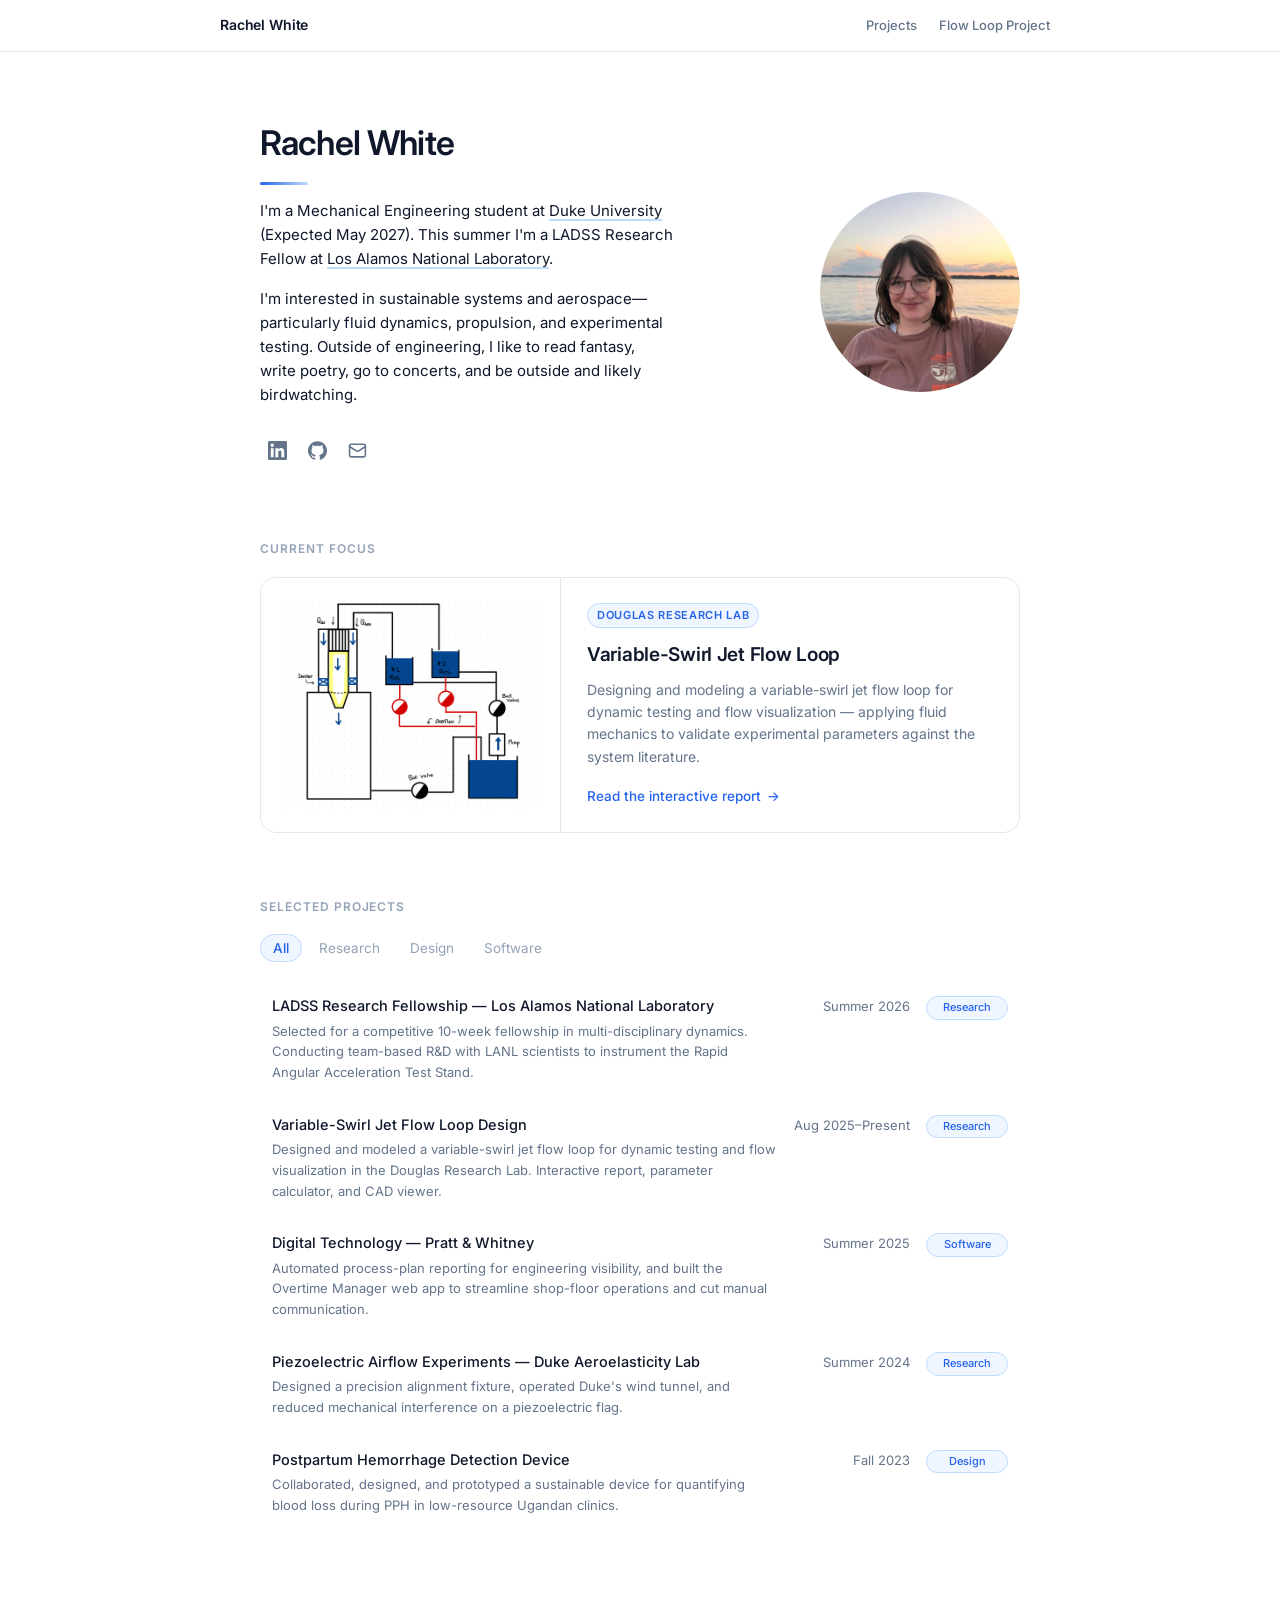
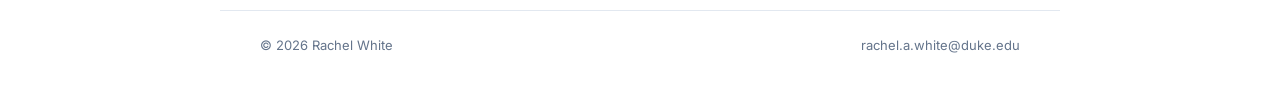
==== index.html @ 95a742b6 "Drop custom favicon and mark, plain larger headshot, fix charts Per feedback: no custom favicon (bro" ====
<!doctype html>
<html lang="en">
<head>
  <meta charset="utf-8">
  <meta name="viewport" content="width=device-width, initial-scale=1">
  <title>Rachel White</title>
  <meta name="description" content="Mechanical Engineering student at Duke University. Interested in aerospace, sustainable systems, and making technical work more human-centered.">
  <link rel="canonical" href="https://rachelawhite.com/">

  <!-- Social preview -->
  <meta property="og:type" content="website">
  <meta property="og:url" content="https://rachelawhite.com/">
  <meta property="og:title" content="Rachel White">
  <meta property="og:description" content="Mechanical Engineering at Duke University. Fluid dynamics, propulsion, and experimental testing.">
  <meta property="og:image" content="https://rachelawhite.com/assets/og-image.png">
  <meta property="og:image:width" content="1200">
  <meta property="og:image:height" content="630">
  <meta name="twitter:card" content="summary_large_image">
  <meta name="twitter:title" content="Rachel White">
  <meta name="twitter:description" content="Mechanical Engineering at Duke University. Fluid dynamics, propulsion, and experimental testing.">
  <meta name="twitter:image" content="https://rachelawhite.com/assets/og-image.png">


  <link rel="preconnect" href="https://fonts.googleapis.com">
  <link rel="preconnect" href="https://fonts.gstatic.com" crossorigin>
  <link href="https://fonts.googleapis.com/css2?family=Inter:wght@400;500;600;700&display=swap" rel="stylesheet">
  <link rel="stylesheet" href="assets/site.css">

  <style>
    .skip-link {
      position: absolute; left: -9999px; top: 0;
      background: var(--accent); color: #fff;
      padding: 10px 16px; border-radius: 0 0 var(--radius-sm) 0;
      font-size: 14px; font-weight: 500; text-decoration: none; z-index: 100;
    }
    .skip-link:focus { left: 0; }

    .container {
      max-width: var(--measure);
      margin: 0 auto;
      padding: 64px clamp(16px, 5vw, 40px) 0;
    }

    @keyframes fadeInUp {
      from { opacity: 0; transform: translateY(14px); }
      to   { opacity: 1; transform: translateY(0); }
    }
    @keyframes expandLine {
      from { transform: scaleX(0); }
      to   { transform: scaleX(1); }
    }

    /* ── Hero ────────────────────────────────────────────── */
    .hero {
      display: flex;
      align-items: center;
      gap: 48px;
      margin-bottom: 72px;
      animation: fadeInUp 0.6s ease-out;
    }

    .hero-text { flex: 1; min-width: 0; }

    .hero h1 {
      font-size: clamp(28px, 5vw, 34px);
      font-weight: 600;
      letter-spacing: -0.025em;
      margin-bottom: 14px;
    }

    .hero h1::after {
      content: '';
      display: block;
      width: 48px;
      height: 3px;
      margin-top: 12px;
      border-radius: 2px;
      background: linear-gradient(90deg, var(--accent) 0%, var(--accent-border) 100%);
      transform: scaleX(0);
      transform-origin: left;
      animation: expandLine 0.7s ease-out 0.3s forwards;
    }

    .hero p {
      margin-bottom: 16px;
      max-width: 46ch;
      color: var(--text);
    }
    .hero p:last-of-type { margin-bottom: 26px; }

    .hero p a {
      color: var(--text);
      text-decoration: underline;
      text-decoration-color: var(--accent-border);
      text-decoration-thickness: 1.5px;
      text-underline-offset: 3px;
      transition: color 0.15s, text-decoration-color 0.15s;
    }
    .hero p a:hover { color: var(--accent); text-decoration-color: var(--accent); }

    /* ── Headshot ────────────────────────────────────────── */
    .headshot {
      display: block;
      width: 200px;
      height: 200px;
      flex-shrink: 0;
      border-radius: 50%;
      object-fit: cover;
      background: var(--surface-hover);
    }

    /* ── Social ──────────────────────────────────────────── */
    .social-links { display: flex; gap: 6px; flex-wrap: wrap; }

    .social-links a {
      color: var(--text-muted);
      text-decoration: none;
      display: flex;
      align-items: center;
      justify-content: center;
      width: 34px;
      height: 34px;
      border-radius: var(--radius-sm);
      transition: color 0.15s, background 0.15s, transform 0.15s;
    }
    .social-links a:hover {
      color: var(--accent);
      background: var(--accent-soft);
      transform: translateY(-1px);
    }
    .social-links svg { width: 19px; height: 19px; }

    /* ── Sections ────────────────────────────────────────── */
    section { margin-bottom: 64px; }

    .section-title {
      font-size: 12px;
      font-weight: 600;
      letter-spacing: 0.08em;
      text-transform: uppercase;
      color: var(--text-faint);
      margin-bottom: 18px;
    }

    /* ── Featured card ───────────────────────────────────── */
    .featured-card {
      display: grid;
      grid-template-columns: 300px 1fr;
      gap: 0;
      text-decoration: none;
      color: inherit;
      border: 1px solid var(--border);
      border-radius: var(--radius-lg);
      overflow: hidden;
      background: var(--surface);
      transition: border-color 0.2s, box-shadow 0.25s, transform 0.25s;
    }

    .featured-card:hover {
      border-color: var(--accent-border);
      box-shadow: var(--shadow);
      transform: translateY(-2px);
    }

    .featured-media {
      background: #fff;
      border-right: 1px solid var(--border);
      display: flex;
      align-items: center;
      justify-content: center;
      padding: 18px;
      min-height: 218px;
    }

    .featured-media img {
      width: 100%;
      height: 100%;
      max-height: 218px;
      object-fit: contain;
    }

    .featured-body { padding: 24px 26px; }

    .eyebrow {
      display: inline-block;
      font-size: 11px;
      font-weight: 600;
      letter-spacing: 0.06em;
      text-transform: uppercase;
      color: var(--accent);
      background: var(--accent-soft);
      border: 1px solid var(--accent-border);
      padding: 3px 9px;
      border-radius: 100px;
      margin-bottom: 12px;
    }

    .featured-body h3 {
      font-size: 19px;
      font-weight: 600;
      letter-spacing: -0.015em;
      margin-bottom: 8px;
    }

    .featured-body p {
      font-size: 14px;
      color: var(--text-muted);
      margin-bottom: 16px;
    }

    .featured-cta {
      font-size: 13.5px;
      font-weight: 500;
      color: var(--accent);
      display: inline-flex;
      align-items: center;
      gap: 6px;
    }

    .featured-card:hover .featured-cta .arrow { transform: translateX(3px); }
    .featured-cta .arrow { transition: transform 0.2s; }

    @media (max-width: 640px) {
      .featured-card { grid-template-columns: 1fr; }
      .featured-media { border-right: none; border-bottom: 1px solid var(--border); }
    }

    /* ── Filters ─────────────────────────────────────────── */
    .filters { display: flex; gap: 4px; flex-wrap: wrap; margin-bottom: 18px; }

    .filter-btn {
      background: none;
      border: 1px solid transparent;
      cursor: pointer;
      font-family: inherit;
      font-size: 13.5px;
      padding: 5px 12px;
      border-radius: 100px;
      color: var(--text-faint);
      transition: color 0.15s, background 0.15s, border-color 0.15s;
    }
    .filter-btn:hover { color: var(--text); background: var(--surface-hover); }

    .filter-btn[aria-pressed="true"] {
      color: var(--accent);
      background: var(--accent-soft);
      border-color: var(--accent-border);
      font-weight: 500;
    }

    /* ── Project list ────────────────────────────────────── */
    .project-list { display: flex; flex-direction: column; gap: 2px; }

    .project-item {
      display: grid;
      grid-template-columns: 1fr 118px 82px;
      align-items: baseline;
      gap: 16px;
      padding: 14px 12px;
      border-radius: var(--radius);
      text-decoration: none;
      color: var(--text);
      transition: background 0.15s, transform 0.15s;
      opacity: 0;
      animation: fadeInUp 0.5s ease-out forwards;
    }

    a.project-item:hover { background: var(--accent-soft); transform: translateX(2px); }
    a.project-item:hover .project-title { color: var(--accent); }
    a.project-item:hover .project-arrow { opacity: 1; transform: translateX(0); }

    /* Rows with no destination must not pretend to be links. */
    .project-item.is-static { cursor: default; }

    .project-item:nth-child(1) { animation-delay: 0.06s; }
    .project-item:nth-child(2) { animation-delay: 0.12s; }
    .project-item:nth-child(3) { animation-delay: 0.18s; }
    .project-item:nth-child(4) { animation-delay: 0.24s; }
    .project-item:nth-child(5) { animation-delay: 0.30s; }
    .project-item:nth-child(6) { animation-delay: 0.36s; }

    /* Once filtering starts, entrance animation must not replay. */
    .project-list.no-anim .project-item {
      animation: none !important;
      opacity: 1;
    }

    .project-left { min-width: 0; }

    .project-title {
      font-size: 14.5px;
      font-weight: 500;
      margin-bottom: 3px;
      transition: color 0.15s;
      display: flex;
      align-items: center;
      gap: 6px;
    }

    .project-arrow {
      opacity: 0;
      transform: translateX(-3px);
      transition: opacity 0.15s, transform 0.15s;
      flex-shrink: 0;
      color: var(--accent);
    }

    .project-desc { font-size: 13px; color: var(--text-muted); }

    .project-desc a {
      color: var(--text-muted);
      text-decoration: underline;
      text-underline-offset: 2px;
    }
    .project-desc a:hover { color: var(--accent); }

    .project-date {
      font-size: 13px;
      color: var(--text-muted);
      text-align: right;
      white-space: nowrap;
    }

    .project-tag {
      font-size: 11px;
      font-weight: 500;
      color: var(--accent);
      background: var(--accent-soft);
      border: 1px solid var(--accent-border);
      padding: 2px 0;
      border-radius: 100px;
      text-align: center;
      white-space: nowrap;
      justify-self: end;
      width: 100%;
    }

    .project-item.hidden { display: none; }

    .empty-state {
      display: none;
      font-size: 14px;
      color: var(--text-muted);
      padding: 20px 12px;
    }
    .empty-state.visible { display: block; }

    @media (max-width: 640px) {
      .hero { flex-direction: column; align-items: flex-start; gap: 26px; margin-bottom: 56px; }
      .headshot { order: -1; width: 148px; height: 148px; }
      .hero p { max-width: none; }

      .project-item {
        grid-template-columns: 1fr;
        gap: 6px;
      }
      .project-date { text-align: left; }
      .project-tag { justify-self: start; width: auto; padding: 2px 10px; }
    }
  </style>
</head>
<body>

<a class="skip-link" href="#main">Skip to content</a>

<header class="site-nav">
  <div class="site-nav-inner">
    <a class="site-nav-brand" href="/">
      Rachel White
    </a>
    <nav class="site-nav-links" aria-label="Primary">
      <a href="#projects">Projects</a>
      <a href="port.html">Flow Loop Project</a>
    </nav>
  </div>
</header>

<main class="container" id="main">

  <!-- ── Hero ── -->
  <div class="hero">
    <div class="hero-text">
      <h1>Rachel White</h1>
      <p>
        I'm a Mechanical Engineering student at <a href="https://pratt.duke.edu/" target="_blank" rel="noopener">Duke University</a> (Expected May 2027). This summer I'm a LADSS Research Fellow at <a href="https://www.lanl.gov" target="_blank" rel="noopener">Los Alamos National Laboratory</a>.
      </p>
      <p>
        I'm interested in sustainable systems and aerospace&mdash;particularly fluid dynamics, propulsion, and experimental testing. Outside of engineering, I like to read fantasy, write poetry, go to concerts, and be outside and likely birdwatching.
      </p>
      <div class="social-links">
        <a href="https://www.linkedin.com/in/rachelwhite10/" target="_blank" rel="noopener" aria-label="LinkedIn">
          <svg viewBox="0 0 24 24" fill="currentColor" aria-hidden="true">
            <path d="M20.447 20.452h-3.554v-5.569c0-1.328-.027-3.037-1.852-3.037-1.853 0-2.136 1.445-2.136 2.939v5.667H9.351V9h3.414v1.561h.046c.477-.9 1.637-1.85 3.37-1.85 3.601 0 4.267 2.37 4.267 5.455v6.286zM5.337 7.433a2.062 2.062 0 01-2.063-2.065 2.064 2.064 0 112.063 2.065zm1.782 13.019H3.555V9h3.564v11.452zM22.225 0H1.771C.792 0 0 .774 0 1.729v20.542C0 23.227.792 24 1.771 24h20.451C23.2 24 24 23.227 24 22.271V1.729C24 .774 23.2 0 22.222 0h.003z"/>
          </svg>
        </a>
        <a href="https://github.com/rachelawhite53" target="_blank" rel="noopener" aria-label="GitHub">
          <svg viewBox="0 0 24 24" fill="currentColor" aria-hidden="true">
            <path d="M12 .297c-6.63 0-12 5.373-12 12 0 5.303 3.438 9.8 8.205 11.385.6.113.82-.258.82-.577 0-.285-.01-1.04-.015-2.04-3.338.724-4.042-1.61-4.042-1.61C4.422 18.07 3.633 17.7 3.633 17.7c-1.087-.744.084-.729.084-.729 1.205.084 1.838 1.236 1.838 1.236 1.07 1.835 2.809 1.305 3.495.998.108-.776.417-1.305.76-1.605-2.665-.3-5.466-1.332-5.466-5.93 0-1.31.465-2.38 1.235-3.22-.135-.303-.54-1.523.105-3.176 0 0 1.005-.322 3.3 1.23.96-.267 1.98-.399 3-.405 1.02.006 2.04.138 3 .405 2.28-1.552 3.285-1.23 3.285-1.23.645 1.653.24 2.873.12 3.176.765.84 1.23 1.91 1.23 3.22 0 4.61-2.805 5.625-5.475 5.92.42.36.81 1.096.81 2.22 0 1.606-.015 2.896-.015 3.286 0 .315.21.69.825.57C20.565 22.092 24 17.592 24 12.297c0-6.627-5.373-12-12-12"/>
          </svg>
        </a>
        <a href="mailto:rachel.a.white@duke.edu" aria-label="Email">
          <svg viewBox="0 0 24 24" fill="none" stroke="currentColor" stroke-width="2" stroke-linecap="round" stroke-linejoin="round" aria-hidden="true">
            <rect x="2" y="4" width="20" height="16" rx="2"/>
            <path d="m22 7-8.97 5.7a1.94 1.94 0 0 1-2.06 0L2 7"/>
          </svg>
        </a>
      </div>
    </div>

    <img src="pfp.jpg" alt="Rachel White" class="headshot" width="200" height="200">
  </div>

  <!-- ── Featured ── -->
  <section aria-labelledby="current-title">
    <h2 class="section-title" id="current-title">Current Focus</h2>
    <a class="featured-card" href="port.html">
      <div class="featured-media">
        <img src="assets/drawing1.jpeg" alt="Hand-drawn schematic of the variable-swirl jet flow loop, showing the swirler, twin return reservoirs, overflow valves, ball valves, and recirculation pump.">
      </div>
      <div class="featured-body">
        <span class="eyebrow">Douglas Research Lab</span>
        <h3>Variable-Swirl Jet Flow Loop</h3>
        <p>Designing and modeling a variable-swirl jet flow loop for dynamic testing and flow visualization &mdash; applying fluid mechanics to validate experimental parameters against the system literature.</p>
        <span class="featured-cta">Read the interactive report <span class="arrow" aria-hidden="true">&rarr;</span></span>
      </div>
    </a>
  </section>

  <!-- ── Projects ── -->
  <section id="projects" aria-labelledby="projects-title">
    <h2 class="section-title" id="projects-title">Selected Projects</h2>

    <div class="filters" role="group" aria-label="Filter projects by category">
      <button class="filter-btn" data-filter="all" aria-pressed="true">All</button>
      <button class="filter-btn" data-filter="research" aria-pressed="false">Research</button>
      <button class="filter-btn" data-filter="design" aria-pressed="false">Design</button>
      <button class="filter-btn" data-filter="software" aria-pressed="false">Software</button>
    </div>

    <div class="project-list" id="project-list">

      <a class="project-item" data-category="research" href="https://www.lanl.gov/engage/collaboration/internships/summer-schools/ladss" target="_blank" rel="noopener">
        <div class="project-left">
          <div class="project-title">LADSS Research Fellowship &mdash; Los Alamos National Laboratory <span class="project-arrow" aria-hidden="true">&#8599;</span></div>
          <div class="project-desc">Selected for a competitive 10-week fellowship in multi-disciplinary dynamics. Conducting team-based R&amp;D with LANL scientists to instrument the Rapid Angular Acceleration Test Stand.</div>
        </div>
        <div class="project-date">Summer 2026</div>
        <span class="project-tag">Research</span>
      </a>

      <a class="project-item" data-category="research" href="port.html">
        <div class="project-left">
          <div class="project-title">Variable-Swirl Jet Flow Loop Design <span class="project-arrow" aria-hidden="true">&rarr;</span></div>
          <div class="project-desc">Designed and modeled a variable-swirl jet flow loop for dynamic testing and flow visualization in the Douglas Research Lab. Interactive report, parameter calculator, and CAD viewer.</div>
        </div>
        <div class="project-date">Aug 2025&ndash;Present</div>
        <span class="project-tag">Research</span>
      </a>

      <div class="project-item is-static" data-category="software">
        <div class="project-left">
          <div class="project-title">Digital Technology &mdash; Pratt &amp; Whitney</div>
          <div class="project-desc">Automated process-plan reporting for engineering visibility, and built the Overtime Manager web app to streamline shop-floor operations and cut manual communication.</div>
        </div>
        <div class="project-date">Summer 2025</div>
        <span class="project-tag">Software</span>
      </div>

      <a class="project-item" data-category="research" href="https://aeroelasticity.pratt.duke.edu" target="_blank" rel="noopener">
        <div class="project-left">
          <div class="project-title">Piezoelectric Airflow Experiments &mdash; Duke Aeroelasticity Lab <span class="project-arrow" aria-hidden="true">&#8599;</span></div>
          <div class="project-desc">Designed a precision alignment fixture, operated Duke's wind tunnel, and reduced mechanical interference on a piezoelectric flag.</div>
        </div>
        <div class="project-date">Summer 2024</div>
        <span class="project-tag">Research</span>
      </a>

      <a class="project-item" data-category="design" href="pph-poster.pdf" target="_blank" rel="noopener">
        <div class="project-left">
          <div class="project-title">Postpartum Hemorrhage Detection Device <span class="project-arrow" aria-hidden="true">&#8599;</span></div>
          <div class="project-desc">Collaborated, designed, and prototyped a sustainable device for quantifying blood loss during PPH in low-resource Ugandan clinics.</div>
        </div>
        <div class="project-date">Fall 2023</div>
        <span class="project-tag">Design</span>
      </a>

    </div>

    <p class="empty-state" id="empty-state">No projects in this category yet.</p>
  </section>

</main>

<footer class="site-footer">
  <span>&copy; <span id="year"></span> Rachel White</span>
  <a href="mailto:rachel.a.white@duke.edu">rachel.a.white@duke.edu</a>
</footer>

<script>
  document.getElementById('year').textContent = new Date().getFullYear();

  const btns  = document.querySelectorAll('.filter-btn');
  const list  = document.getElementById('project-list');
  const items = list.querySelectorAll('.project-item');
  const empty = document.getElementById('empty-state');

  btns.forEach(btn => {
    btn.addEventListener('click', () => {
      // Stop the entrance animation replaying on every filter change.
      list.classList.add('no-anim');

      btns.forEach(b => b.setAttribute('aria-pressed', String(b === btn)));

      const filter = btn.dataset.filter;
      let shown = 0;

      items.forEach(item => {
        const match = filter === 'all' || item.dataset.category === filter;
        item.classList.toggle('hidden', !match);
        if (match) shown++;
      });

      empty.classList.toggle('visible', shown === 0);
    });
  });
</script>
</body>
</html>
---- assets/site.css ----
/* ============================================================
   Shared design tokens + chrome for rachelawhite.com
   Loaded by index.html, port.html, calcs.html, swirler.html
   ============================================================ */

/* ── Tokens ─────────────────────────────────────────────── */
:root {
  --bg:            #ffffff;
  --bg-subtle:     #f8fafc;
  --surface:       #ffffff;
  --surface-hover: #f1f5f9;

  --text:          #0f172a;
  --text-muted:    #64748b;
  --text-faint:    #94a3b8;

  --border:        #e2e8f0;
  --border-strong: #cbd5e1;

  --accent:        #2563eb;
  --accent-hover:  #1d4ed8;
  --accent-soft:   #eff6ff;
  --accent-border: #bfdbfe;

  /* Chart / data series — distinguishable in both themes and
     for the most common forms of color vision deficiency. */
  --series-1:      #2563eb;  /* blue   — swirl number S */
  --series-2:      #ea580c;  /* orange — Reynolds number */

  --radius-sm: 6px;
  --radius:    10px;
  --radius-lg: 16px;

  --shadow-sm: 0 1px 2px rgb(15 23 42 / 0.06);
  --shadow:    0 4px 12px -2px rgb(15 23 42 / 0.08), 0 2px 6px -2px rgb(15 23 42 / 0.04);
  --shadow-lg: 0 20px 40px -12px rgb(15 23 42 / 0.16);

  --font: 'Inter', -apple-system, BlinkMacSystemFont, 'Segoe UI', sans-serif;
  --mono: ui-monospace, SFMono-Regular, 'SF Mono', Menlo, monospace;

  --measure: 840px;
  --nav-h: 52px;
}

@media (prefers-color-scheme: dark) {
  :root {
    --bg:            #0b1120;
    --bg-subtle:     #0f172a;
    --surface:       #131c2f;
    --surface-hover: #1c2740;

    --text:          #e6edf7;
    --text-muted:    #94a3b8;
    --text-faint:    #64748b;

    --border:        #1e293b;
    --border-strong: #334155;

    --accent:        #60a5fa;
    --accent-hover:  #93c5fd;
    --accent-soft:   rgb(96 165 250 / 0.12);
    --accent-border: rgb(96 165 250 / 0.30);

    --series-1:      #60a5fa;
    --series-2:      #fb923c;

    --shadow-sm: 0 1px 2px rgb(0 0 0 / 0.4);
    --shadow:    0 4px 12px -2px rgb(0 0 0 / 0.5), 0 2px 6px -2px rgb(0 0 0 / 0.3);
    --shadow-lg: 0 20px 40px -12px rgb(0 0 0 / 0.6);
  }
}

/* ── Base ───────────────────────────────────────────────── */
*, *::before, *::after { box-sizing: border-box; margin: 0; padding: 0; }

html { scroll-behavior: smooth; }

body {
  font-family: var(--font);
  background: var(--bg);
  color: var(--text);
  font-size: 15px;
  line-height: 1.6;
  -webkit-font-smoothing: antialiased;
  -moz-osx-font-smoothing: grayscale;
}

a { color: var(--accent); }

/* One visible focus treatment everywhere, keyboard-only. */
:focus-visible {
  outline: 2px solid var(--accent);
  outline-offset: 2px;
  border-radius: 3px;
}

/* ── Shared header ──────────────────────────────────────── */
.site-nav {
  position: sticky;
  top: 0;
  z-index: 50;
  display: flex;
  align-items: center;
  justify-content: space-between;
  gap: 16px;
  height: var(--nav-h);
  padding: 0 clamp(16px, 5vw, 40px);
  background: color-mix(in srgb, var(--bg) 85%, transparent);
  backdrop-filter: saturate(180%) blur(12px);
  -webkit-backdrop-filter: saturate(180%) blur(12px);
  border-bottom: 1px solid var(--border);
}

.site-nav-inner {
  width: 100%;
  max-width: var(--measure);
  margin: 0 auto;
  display: flex;
  align-items: center;
  justify-content: space-between;
  gap: 16px;
}

.site-nav-brand {
  font-size: 14px;
  font-weight: 600;
  letter-spacing: -0.01em;
  color: var(--text);
  text-decoration: none;
  white-space: nowrap;
  display: inline-flex;
  align-items: center;
  gap: 7px;
}

.site-nav-brand .mark {
  width: 20px;
  height: 20px;
  flex-shrink: 0;
}

.site-nav-links {
  display: flex;
  align-items: center;
  gap: 2px;
  flex-wrap: wrap;
  justify-content: flex-end;
}

.site-nav-links a {
  font-size: 13px;
  font-weight: 500;
  color: var(--text-muted);
  text-decoration: none;
  padding: 5px 10px;
  border-radius: var(--radius-sm);
  transition: color 0.15s, background 0.15s;
  white-space: nowrap;
}

.site-nav-links a:hover {
  color: var(--text);
  background: var(--surface-hover);
}

.site-nav-links a[aria-current="page"] {
  color: var(--accent);
  background: var(--accent-soft);
}

@media (max-width: 560px) {
  .site-nav { height: auto; padding-top: 8px; padding-bottom: 8px; }
  .site-nav-inner { flex-direction: column; align-items: flex-start; gap: 6px; }
  .site-nav-links { justify-content: flex-start; margin-left: -10px; }
}

/* ── Project sub-nav ────────────────────────────────────
   Second level, used by the three flow-loop pages. Pages set
   their own --measure so this lines up with their container. */
.project-nav {
  max-width: var(--measure);
  margin: 0 auto;
  padding: 26px clamp(16px, 5vw, 40px) 0;
  display: flex;
  align-items: center;
  gap: 4px;
  flex-wrap: wrap;
}

.project-nav .project-nav-label {
  font-size: 11px;
  font-weight: 600;
  letter-spacing: 0.07em;
  text-transform: uppercase;
  color: var(--text-faint);
  margin-right: 10px;
}

.project-nav a {
  font-size: 13.5px;
  font-weight: 500;
  color: var(--text-muted);
  text-decoration: none;
  padding: 5px 12px;
  border-radius: 100px;
  border: 1px solid transparent;
  transition: color 0.15s, background 0.15s, border-color 0.15s;
  white-space: nowrap;
}

.project-nav a:hover { color: var(--text); background: var(--surface-hover); }

.project-nav a[aria-current="page"] {
  color: var(--accent);
  background: var(--accent-soft);
  border-color: var(--accent-border);
}

.project-nav .ext::after {
  content: ' \2197';
  font-size: 0.85em;
  opacity: 0.7;
}

@media (max-width: 560px) {
  .project-nav { padding-top: 18px; }
  .project-nav .project-nav-label { width: 100%; margin-bottom: 4px; }
}

/* ── Shared footer ──────────────────────────────────────── */
.site-footer {
  max-width: var(--measure);
  margin: 80px auto 0;
  padding: 24px clamp(16px, 5vw, 40px) 48px;
  border-top: 1px solid var(--border);
  font-size: 13px;
  color: var(--text-muted);
  display: flex;
  justify-content: space-between;
  align-items: center;
  gap: 16px;
  flex-wrap: wrap;
}

.site-footer a {
  color: var(--text-muted);
  text-decoration: none;
}

.site-footer a:hover { color: var(--text); }

/* ── Motion ─────────────────────────────────────────────── */
@media (prefers-reduced-motion: reduce) {
  html { scroll-behavior: auto; }
  *, *::before, *::after {
    animation-duration: 0.01ms !important;
    animation-iteration-count: 1 !important;
    transition-duration: 0.01ms !important;
  }
}
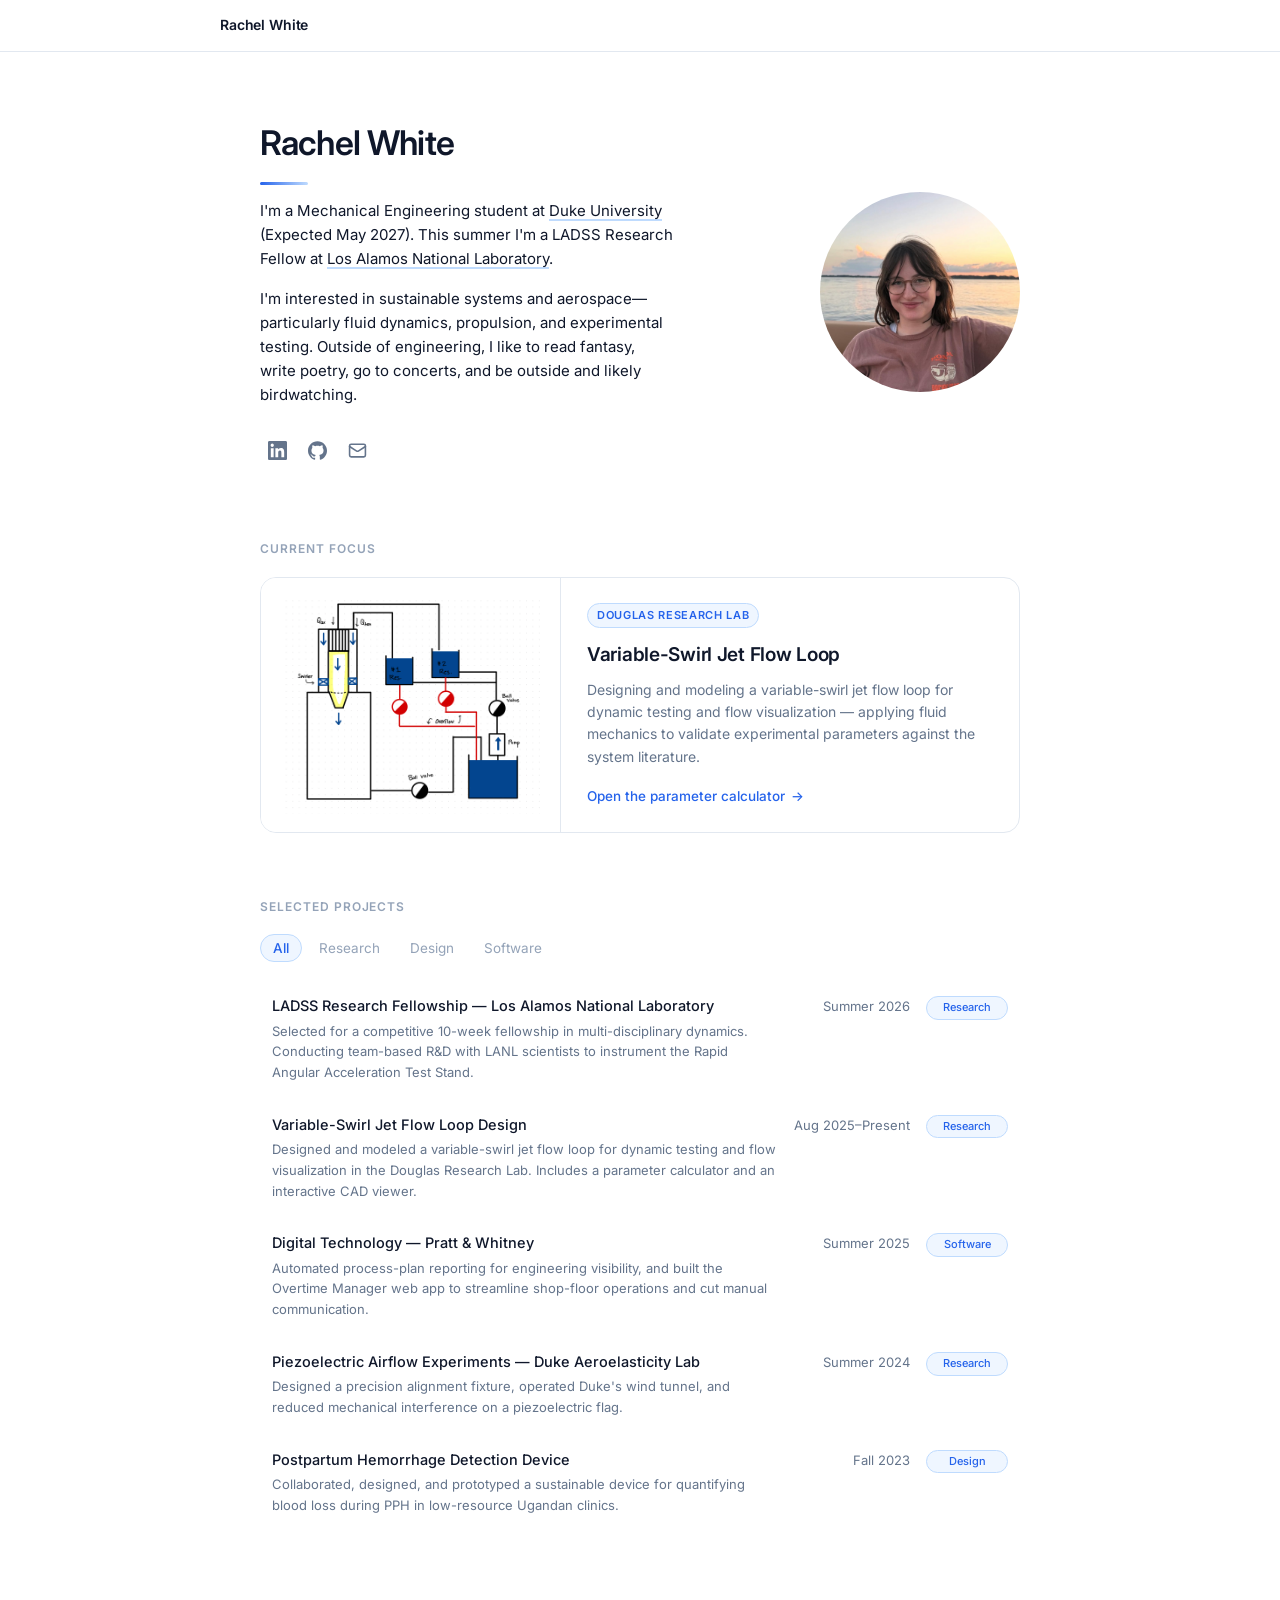
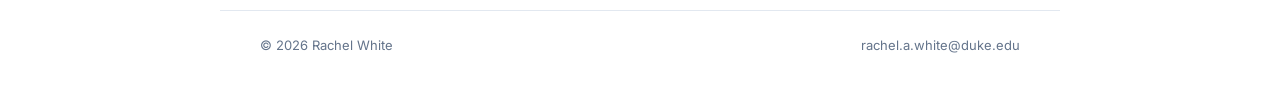
==== commit b4739c5d: "Remove the interactive report and the primary nav links Delete port.html. The featured card and the " ====
--- a/index.html
+++ b/index.html
@@ -368,10 +368,6 @@
     <a class="site-nav-brand" href="/">
       Rachel White
     </a>
-    <nav class="site-nav-links" aria-label="Primary">
-      <a href="#projects">Projects</a>
-      <a href="port.html">Flow Loop Project</a>
-    </nav>
   </div>
 </header>
 
@@ -413,7 +409,7 @@
   <!-- ── Featured ── -->
   <section aria-labelledby="current-title">
     <h2 class="section-title" id="current-title">Current Focus</h2>
-    <a class="featured-card" href="port.html">
+    <a class="featured-card" href="calcs.html">
       <div class="featured-media">
         <img src="assets/drawing1.jpeg" alt="Hand-drawn schematic of the variable-swirl jet flow loop, showing the swirler, twin return reservoirs, overflow valves, ball valves, and recirculation pump.">
       </div>
@@ -421,7 +417,7 @@
         <span class="eyebrow">Douglas Research Lab</span>
         <h3>Variable-Swirl Jet Flow Loop</h3>
         <p>Designing and modeling a variable-swirl jet flow loop for dynamic testing and flow visualization &mdash; applying fluid mechanics to validate experimental parameters against the system literature.</p>
-        <span class="featured-cta">Read the interactive report <span class="arrow" aria-hidden="true">&rarr;</span></span>
+        <span class="featured-cta">Open the parameter calculator <span class="arrow" aria-hidden="true">&rarr;</span></span>
       </div>
     </a>
   </section>
@@ -448,10 +444,10 @@
         <span class="project-tag">Research</span>
       </a>
 
-      <a class="project-item" data-category="research" href="port.html">
+      <a class="project-item" data-category="research" href="calcs.html">
         <div class="project-left">
           <div class="project-title">Variable-Swirl Jet Flow Loop Design <span class="project-arrow" aria-hidden="true">&rarr;</span></div>
-          <div class="project-desc">Designed and modeled a variable-swirl jet flow loop for dynamic testing and flow visualization in the Douglas Research Lab. Interactive report, parameter calculator, and CAD viewer.</div>
+          <div class="project-desc">Designed and modeled a variable-swirl jet flow loop for dynamic testing and flow visualization in the Douglas Research Lab. Includes a parameter calculator and an interactive CAD viewer.</div>
         </div>
         <div class="project-date">Aug 2025&ndash;Present</div>
         <span class="project-tag">Research</span>
--- a/assets/site.css
+++ b/assets/site.css
@@ -1,6 +1,6 @@
 /* ============================================================
    Shared design tokens + chrome for rachelawhite.com
-   Loaded by index.html, port.html, calcs.html, swirler.html
+   Loaded by index.html, calcs.html, swirler.html
    ============================================================ */
 
 /* ── Tokens ─────────────────────────────────────────────── */
@@ -139,39 +139,8 @@
   flex-shrink: 0;
 }
 
-.site-nav-links {
-  display: flex;
-  align-items: center;
-  gap: 2px;
-  flex-wrap: wrap;
-  justify-content: flex-end;
-}
-
-.site-nav-links a {
-  font-size: 13px;
-  font-weight: 500;
-  color: var(--text-muted);
-  text-decoration: none;
-  padding: 5px 10px;
-  border-radius: var(--radius-sm);
-  transition: color 0.15s, background 0.15s;
-  white-space: nowrap;
-}
-
-.site-nav-links a:hover {
-  color: var(--text);
-  background: var(--surface-hover);
-}
-
-.site-nav-links a[aria-current="page"] {
-  color: var(--accent);
-  background: var(--accent-soft);
-}
-
 @media (max-width: 560px) {
-  .site-nav { height: auto; padding-top: 8px; padding-bottom: 8px; }
-  .site-nav-inner { flex-direction: column; align-items: flex-start; gap: 6px; }
-  .site-nav-links { justify-content: flex-start; margin-left: -10px; }
+  .site-nav { height: 48px; }
 }
 
 /* ── Project sub-nav ────────────────────────────────────
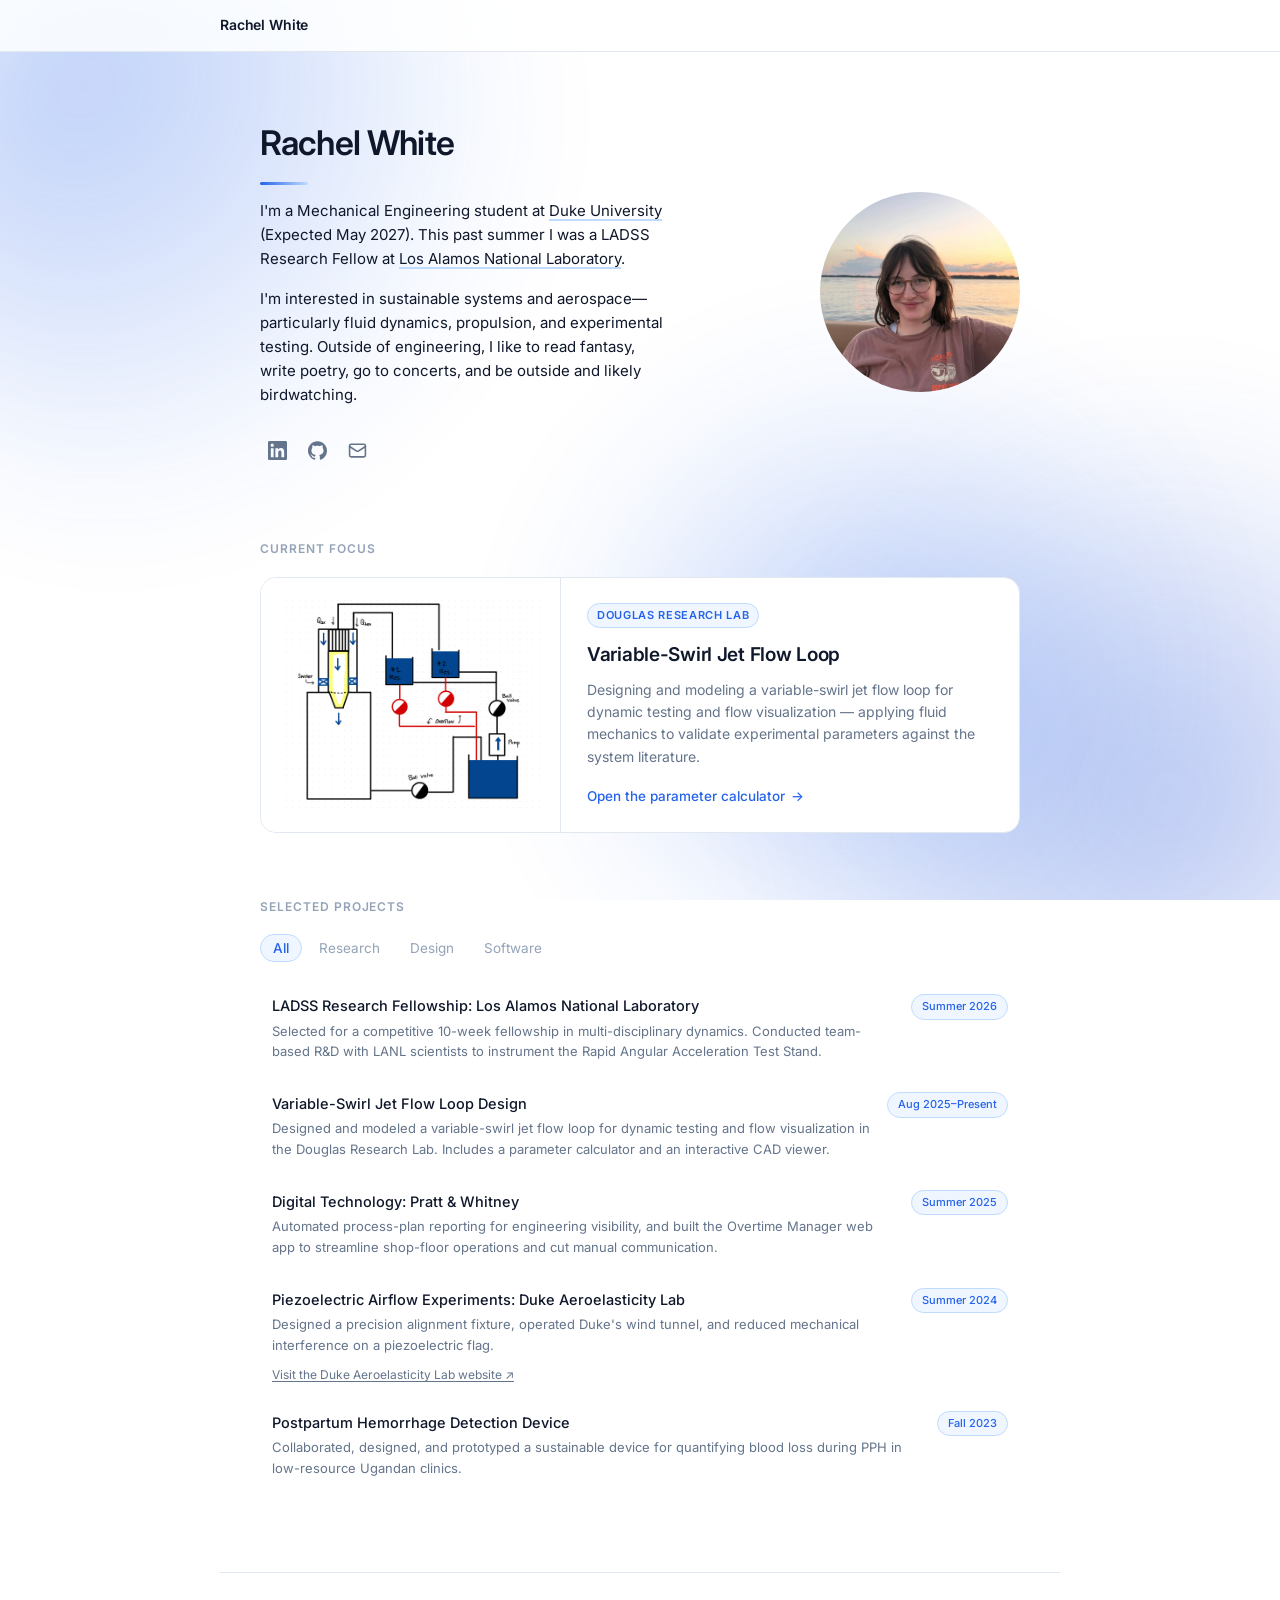
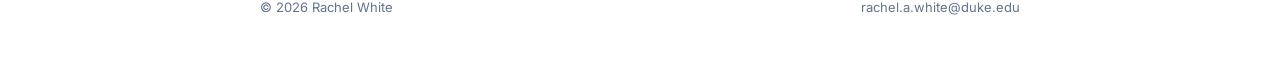
==== commit e393ca32: "Add fluid gradient background, tidy project list formatting Replace project category tags with pill-" ====
--- a/index.html
+++ b/index.html
@@ -27,6 +27,68 @@
   <link rel="stylesheet" href="assets/site.css">
 
   <style>
+    /* ── Fluid gradient background ─────────────────────────
+       Soft, slow-drifting blurred blobs behind the content,
+       nudged gently by the cursor. Kept low-opacity so it
+       reads as ambient texture, not a focal element. */
+    .fluid-bg {
+      position: fixed;
+      inset: 0;
+      z-index: -1;
+      overflow: hidden;
+      pointer-events: none;
+      transition: transform 0.7s ease-out;
+    }
+
+    .fluid-blob {
+      position: absolute;
+      width: 52vw;
+      height: 52vw;
+      max-width: 680px;
+      max-height: 680px;
+      border-radius: 50%;
+      opacity: 0.32;
+      filter: blur(75px);
+      will-change: transform;
+    }
+
+    .fluid-blob-1 {
+      top: -14%;
+      left: -10%;
+      background: radial-gradient(circle at 30% 30%, var(--accent) 0%, transparent 70%);
+      animation: fluidDrift1 28s ease-in-out infinite;
+    }
+    .fluid-blob-2 {
+      bottom: -18%;
+      right: -12%;
+      background: radial-gradient(circle at 60% 60%, var(--accent-hover) 0%, transparent 70%);
+      animation: fluidDrift2 34s ease-in-out infinite;
+    }
+    .fluid-blob-3 {
+      top: 38%;
+      left: 42%;
+      background: radial-gradient(circle at 50% 50%, var(--accent) 0%, transparent 70%);
+      animation: fluidDrift3 40s ease-in-out infinite;
+    }
+
+    @keyframes fluidDrift1 {
+      0%, 100% { transform: translate(0, 0) scale(1); }
+      50%      { transform: translate(6vw, 8vh) scale(1.12); }
+    }
+    @keyframes fluidDrift2 {
+      0%, 100% { transform: translate(0, 0) scale(1); }
+      50%      { transform: translate(-7vw, -6vh) scale(1.08); }
+    }
+    @keyframes fluidDrift3 {
+      0%, 100% { transform: translate(0, 0) scale(1); }
+      50%      { transform: translate(-5vw, 6vh) scale(1.15); }
+    }
+
+    @media (prefers-reduced-motion: reduce) {
+      .fluid-blob { animation: none; }
+      .fluid-bg { transition: none; }
+    }
+
     .skip-link {
       position: absolute; left: -9999px; top: 0;
       background: var(--accent); color: #fff;
@@ -253,7 +315,7 @@
 
     .project-item {
       display: grid;
-      grid-template-columns: 1fr 118px 82px;
+      grid-template-columns: 1fr auto;
       align-items: baseline;
       gap: 16px;
       padding: 14px 12px;
@@ -315,27 +377,29 @@
     .project-desc a:hover { color: var(--accent); }
 
     .project-date {
-      font-size: 13px;
-      color: var(--text-muted);
-      text-align: right;
-      white-space: nowrap;
-    }
-
-    .project-tag {
       font-size: 11px;
       font-weight: 500;
       color: var(--accent);
       background: var(--accent-soft);
       border: 1px solid var(--accent-border);
-      padding: 2px 0;
+      padding: 3px 10px;
       border-radius: 100px;
-      text-align: center;
       white-space: nowrap;
       justify-self: end;
-      width: 100%;
-    }
-
-    .project-item.hidden { display: none; }
+      align-self: start;
+    }
+
+    .project-item.hidden, .project-sublink.hidden { display: none; }
+
+    .project-sublink {
+      display: block;
+      font-size: 12px;
+      color: var(--text-muted);
+      text-decoration: underline;
+      text-underline-offset: 2px;
+      margin: -6px 0 10px 12px;
+    }
+    .project-sublink:hover { color: var(--accent); }
 
     .empty-state {
       display: none;
@@ -354,12 +418,17 @@
         grid-template-columns: 1fr;
         gap: 6px;
       }
-      .project-date { text-align: left; }
-      .project-tag { justify-self: start; width: auto; padding: 2px 10px; }
+      .project-date { justify-self: start; }
     }
   </style>
 </head>
 <body>
+
+<div class="fluid-bg" id="fluid-bg" aria-hidden="true">
+  <span class="fluid-blob fluid-blob-1"></span>
+  <span class="fluid-blob fluid-blob-2"></span>
+  <span class="fluid-blob fluid-blob-3"></span>
+</div>
 
 <a class="skip-link" href="#main">Skip to content</a>
 
@@ -378,7 +447,7 @@
     <div class="hero-text">
       <h1>Rachel White</h1>
       <p>
-        I'm a Mechanical Engineering student at <a href="https://pratt.duke.edu/" target="_blank" rel="noopener">Duke University</a> (Expected May 2027). This summer I'm a LADSS Research Fellow at <a href="https://www.lanl.gov" target="_blank" rel="noopener">Los Alamos National Laboratory</a>.
+        I'm a Mechanical Engineering student at <a href="https://pratt.duke.edu/" target="_blank" rel="noopener">Duke University</a> (Expected May 2027). This past summer I was a LADSS Research Fellow at <a href="https://www.lanl.gov" target="_blank" rel="noopener">Los Alamos National Laboratory</a>.
       </p>
       <p>
         I'm interested in sustainable systems and aerospace&mdash;particularly fluid dynamics, propulsion, and experimental testing. Outside of engineering, I like to read fantasy, write poetry, go to concerts, and be outside and likely birdwatching.
@@ -437,11 +506,10 @@
 
       <a class="project-item" data-category="research" href="https://www.lanl.gov/engage/collaboration/internships/summer-schools/ladss" target="_blank" rel="noopener">
         <div class="project-left">
-          <div class="project-title">LADSS Research Fellowship &mdash; Los Alamos National Laboratory <span class="project-arrow" aria-hidden="true">&#8599;</span></div>
-          <div class="project-desc">Selected for a competitive 10-week fellowship in multi-disciplinary dynamics. Conducting team-based R&amp;D with LANL scientists to instrument the Rapid Angular Acceleration Test Stand.</div>
+          <div class="project-title">LADSS Research Fellowship: Los Alamos National Laboratory <span class="project-arrow" aria-hidden="true">&#8599;</span></div>
+          <div class="project-desc">Selected for a competitive 10-week fellowship in multi-disciplinary dynamics. Conducted team-based R&amp;D with LANL scientists to instrument the Rapid Angular Acceleration Test Stand.</div>
         </div>
         <div class="project-date">Summer 2026</div>
-        <span class="project-tag">Research</span>
       </a>
 
       <a class="project-item" data-category="research" href="calcs.html">
@@ -450,26 +518,24 @@
           <div class="project-desc">Designed and modeled a variable-swirl jet flow loop for dynamic testing and flow visualization in the Douglas Research Lab. Includes a parameter calculator and an interactive CAD viewer.</div>
         </div>
         <div class="project-date">Aug 2025&ndash;Present</div>
-        <span class="project-tag">Research</span>
       </a>
 
       <div class="project-item is-static" data-category="software">
         <div class="project-left">
-          <div class="project-title">Digital Technology &mdash; Pratt &amp; Whitney</div>
+          <div class="project-title">Digital Technology: Pratt &amp; Whitney</div>
           <div class="project-desc">Automated process-plan reporting for engineering visibility, and built the Overtime Manager web app to streamline shop-floor operations and cut manual communication.</div>
         </div>
         <div class="project-date">Summer 2025</div>
-        <span class="project-tag">Software</span>
       </div>
 
-      <a class="project-item" data-category="research" href="https://aeroelasticity.pratt.duke.edu" target="_blank" rel="noopener">
+      <a class="project-item" data-category="research" href="duke-aero-lab.pdf" target="_blank" rel="noopener">
         <div class="project-left">
-          <div class="project-title">Piezoelectric Airflow Experiments &mdash; Duke Aeroelasticity Lab <span class="project-arrow" aria-hidden="true">&#8599;</span></div>
+          <div class="project-title">Piezoelectric Airflow Experiments: Duke Aeroelasticity Lab <span class="project-arrow" aria-hidden="true">&#8599;</span></div>
           <div class="project-desc">Designed a precision alignment fixture, operated Duke's wind tunnel, and reduced mechanical interference on a piezoelectric flag.</div>
         </div>
         <div class="project-date">Summer 2024</div>
-        <span class="project-tag">Research</span>
       </a>
+      <a class="project-sublink" data-category="research" href="https://aeroelasticity.pratt.duke.edu" target="_blank" rel="noopener">Visit the Duke Aeroelasticity Lab website &#8599;</a>
 
       <a class="project-item" data-category="design" href="pph-poster.pdf" target="_blank" rel="noopener">
         <div class="project-left">
@@ -477,7 +543,6 @@
           <div class="project-desc">Collaborated, designed, and prototyped a sustainable device for quantifying blood loss during PPH in low-resource Ugandan clinics.</div>
         </div>
         <div class="project-date">Fall 2023</div>
-        <span class="project-tag">Design</span>
       </a>
 
     </div>
@@ -497,7 +562,7 @@
 
   const btns  = document.querySelectorAll('.filter-btn');
   const list  = document.getElementById('project-list');
-  const items = list.querySelectorAll('.project-item');
+  const items = list.querySelectorAll('.project-item, .project-sublink');
   const empty = document.getElementById('empty-state');
 
   btns.forEach(btn => {
@@ -519,6 +584,20 @@
       empty.classList.toggle('visible', shown === 0);
     });
   });
+
+  // Nudge the fluid background gently toward the cursor.
+  const fluidBg = document.getElementById('fluid-bg');
+  if (fluidBg && !window.matchMedia('(prefers-reduced-motion: reduce)').matches) {
+    let raf = null;
+    window.addEventListener('mousemove', (e) => {
+      const x = (e.clientX / window.innerWidth - 0.5) * 48;
+      const y = (e.clientY / window.innerHeight - 0.5) * 48;
+      if (raf) cancelAnimationFrame(raf);
+      raf = requestAnimationFrame(() => {
+        fluidBg.style.transform = `translate(${x}px, ${y}px)`;
+      });
+    });
+  }
 </script>
 </body>
 </html>
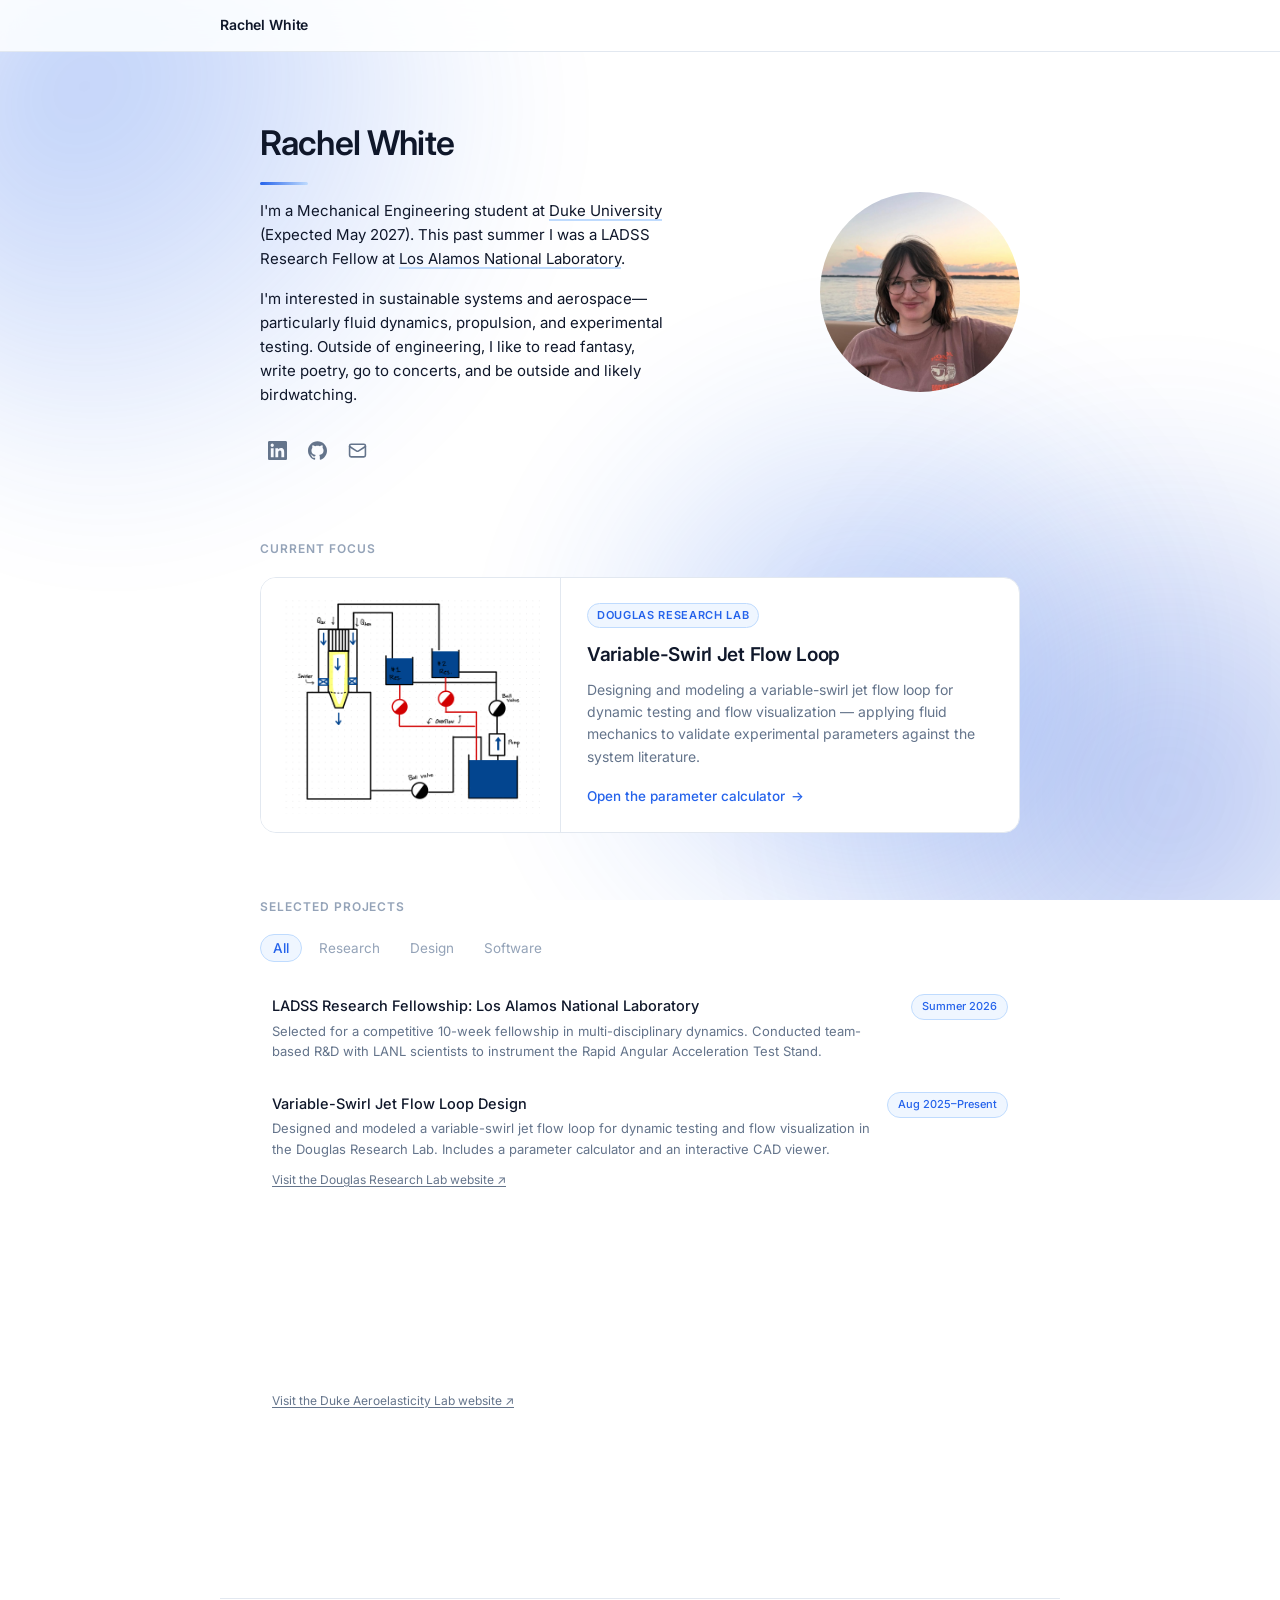
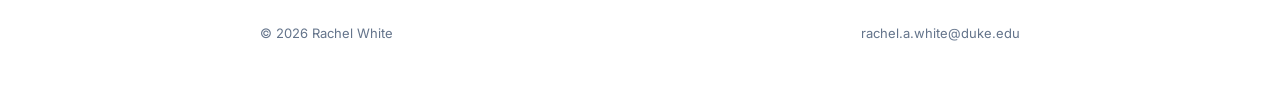
==== commit 3cf6736b: "Link the Douglas Research Lab website Add a sublink under the Variable-Swirl Jet Flow Loop project e" ====
--- a/index.html
+++ b/index.html
@@ -519,6 +519,7 @@
         </div>
         <div class="project-date">Aug 2025&ndash;Present</div>
       </a>
+      <a class="project-sublink" data-category="research" href="https://douglas.pratt.duke.edu" target="_blank" rel="noopener">Visit the Douglas Research Lab website &#8599;</a>
 
       <div class="project-item is-static" data-category="software">
         <div class="project-left">
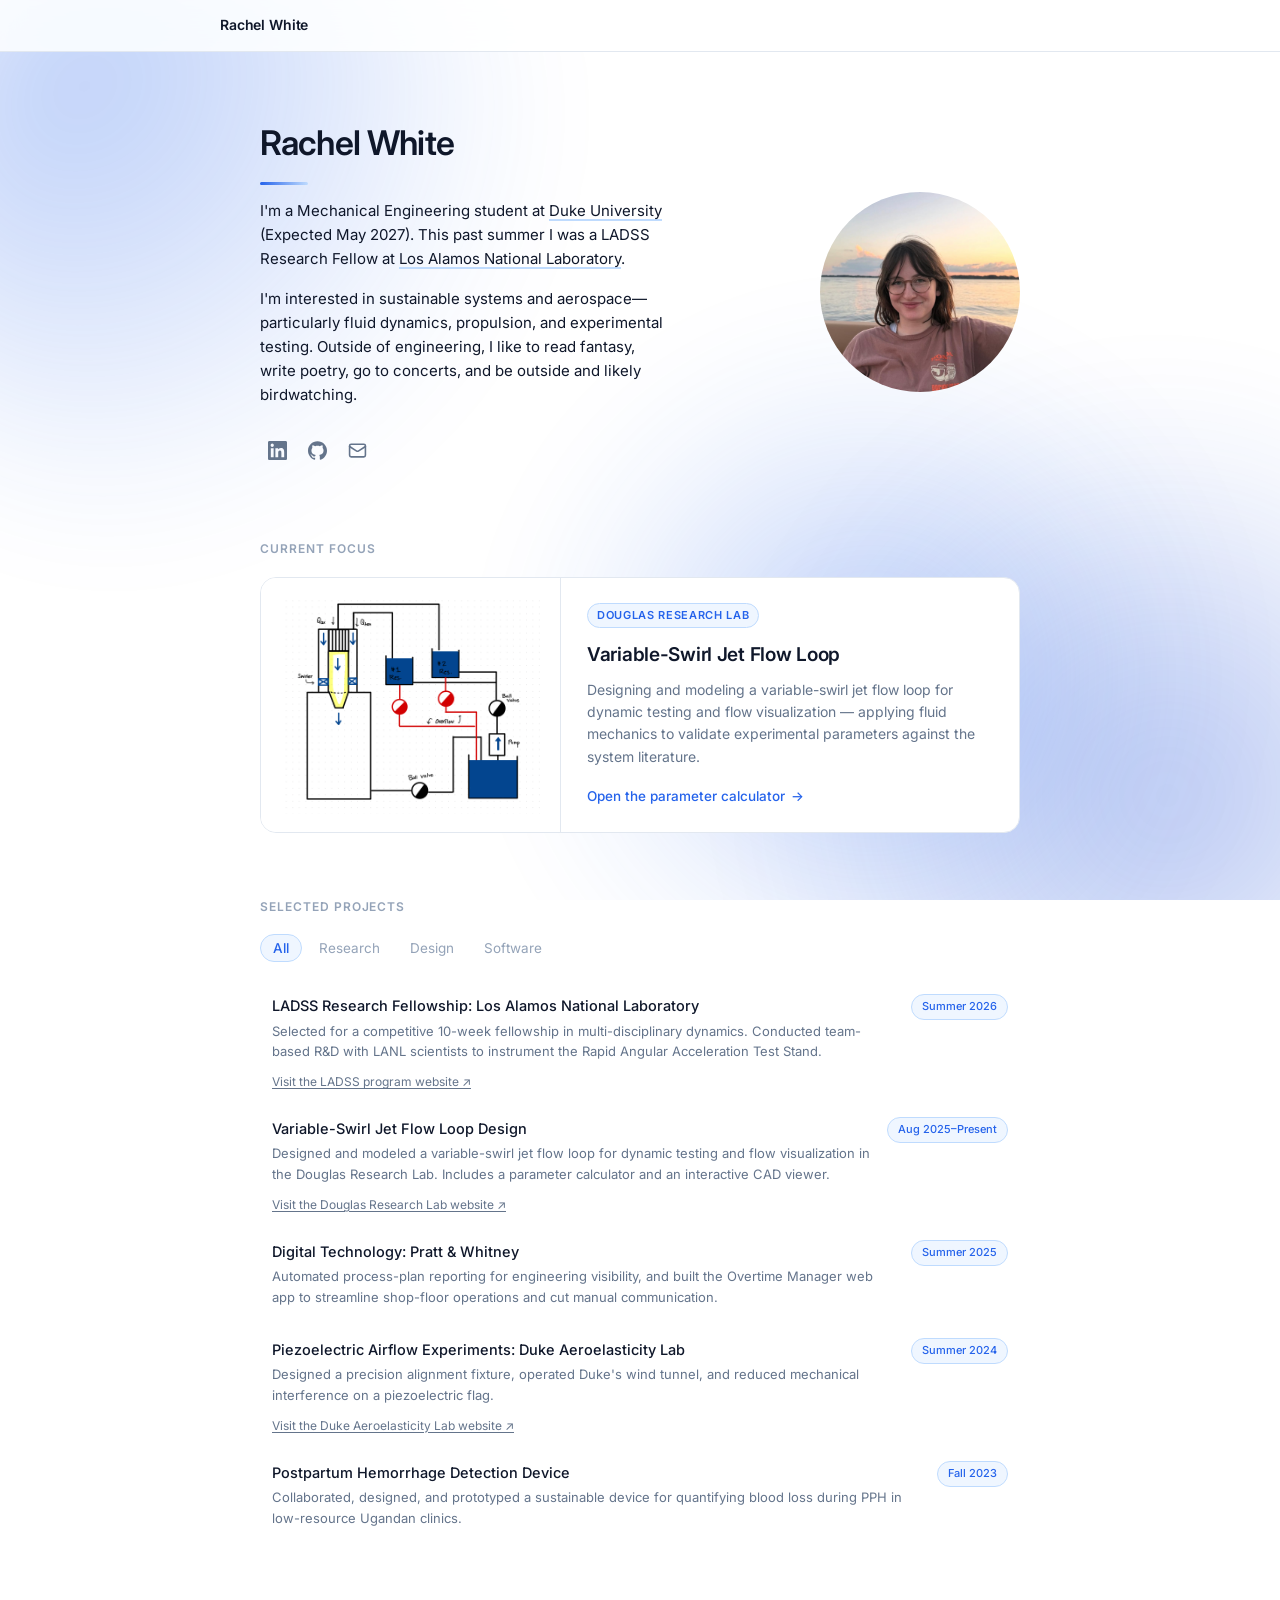
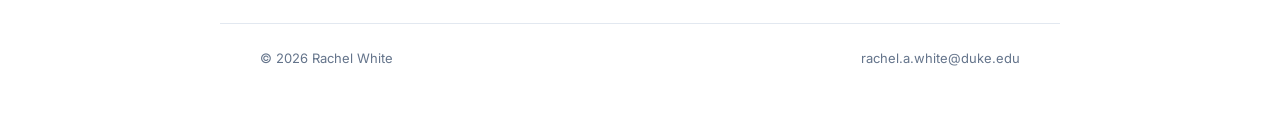
==== commit 4f813625: "Attach LADSS write-up and link the program website Add ladss-fellowship.pdf as the primary link for " ====
--- a/index.html
+++ b/index.html
@@ -504,13 +504,14 @@
 
     <div class="project-list" id="project-list">
 
-      <a class="project-item" data-category="research" href="https://www.lanl.gov/engage/collaboration/internships/summer-schools/ladss" target="_blank" rel="noopener">
+      <a class="project-item" data-category="research" href="ladss-fellowship.pdf" target="_blank" rel="noopener">
         <div class="project-left">
           <div class="project-title">LADSS Research Fellowship: Los Alamos National Laboratory <span class="project-arrow" aria-hidden="true">&#8599;</span></div>
           <div class="project-desc">Selected for a competitive 10-week fellowship in multi-disciplinary dynamics. Conducted team-based R&amp;D with LANL scientists to instrument the Rapid Angular Acceleration Test Stand.</div>
         </div>
         <div class="project-date">Summer 2026</div>
       </a>
+      <a class="project-sublink" data-category="research" href="https://www.lanl.gov/engage/collaboration/internships/summer-schools/ladss" target="_blank" rel="noopener">Visit the LADSS program website &#8599;</a>
 
       <a class="project-item" data-category="research" href="calcs.html">
         <div class="project-left">
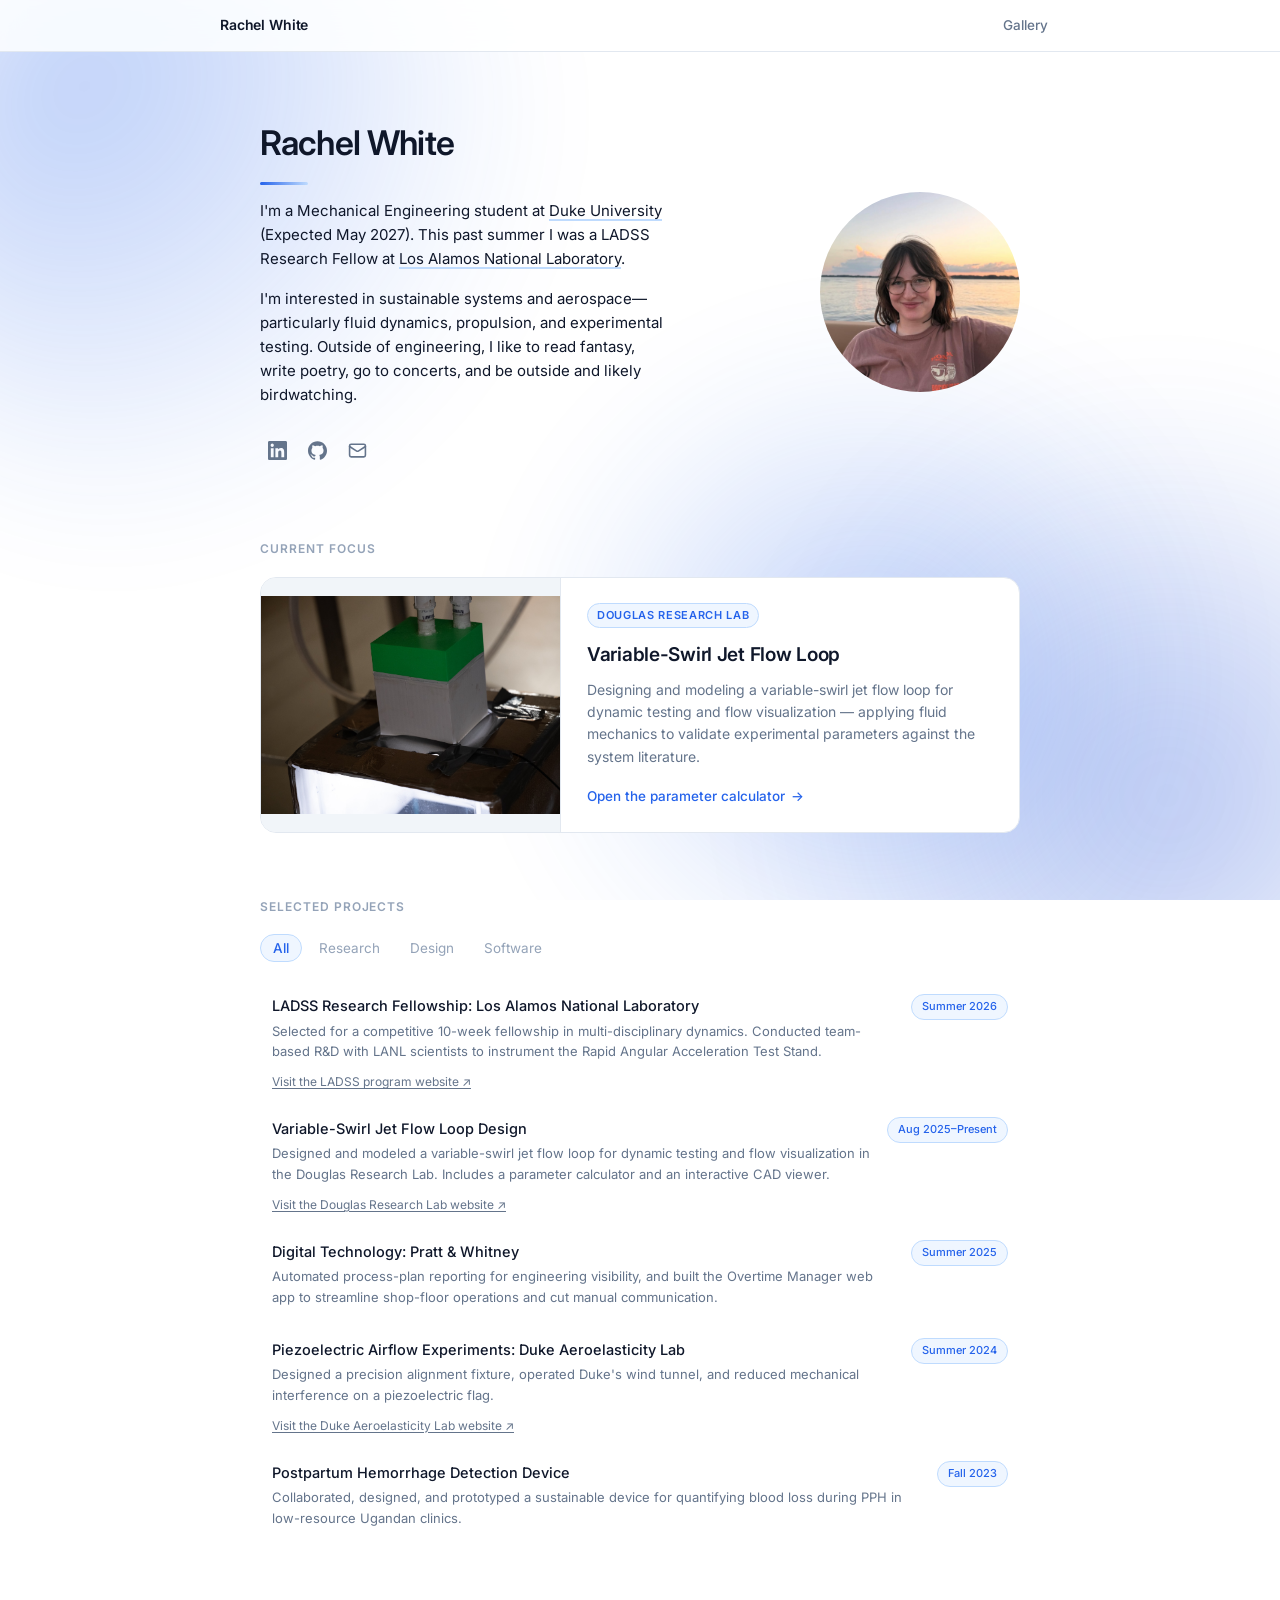
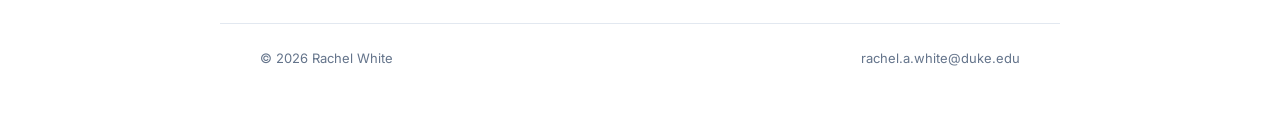
==== commit 120e639f: "Add photo gallery, swap featured image, replace Timeline with Gallery Add a new gallery.html with a " ====
--- a/index.html
+++ b/index.html
@@ -97,6 +97,17 @@
     }
     .skip-link:focus { left: 0; }
 
+    .site-nav-link {
+      font-size: 13.5px;
+      font-weight: 500;
+      color: var(--text-muted);
+      text-decoration: none;
+      padding: 6px 12px;
+      border-radius: 100px;
+      transition: color 0.15s, background 0.15s;
+    }
+    .site-nav-link:hover { color: var(--text); background: var(--surface-hover); }
+
     .container {
       max-width: var(--measure);
       margin: 0 auto;
@@ -225,20 +236,20 @@
     }
 
     .featured-media {
-      background: #fff;
+      background: var(--surface-hover);
       border-right: 1px solid var(--border);
       display: flex;
       align-items: center;
       justify-content: center;
-      padding: 18px;
       min-height: 218px;
+      overflow: hidden;
     }
 
     .featured-media img {
       width: 100%;
       height: 100%;
       max-height: 218px;
-      object-fit: contain;
+      object-fit: cover;
     }
 
     .featured-body { padding: 24px 26px; }
@@ -437,6 +448,7 @@
     <a class="site-nav-brand" href="/">
       Rachel White
     </a>
+    <a class="site-nav-link" href="gallery.html">Gallery</a>
   </div>
 </header>
 
@@ -480,7 +492,7 @@
     <h2 class="section-title" id="current-title">Current Focus</h2>
     <a class="featured-card" href="calcs.html">
       <div class="featured-media">
-        <img src="assets/drawing1.jpeg" alt="Hand-drawn schematic of the variable-swirl jet flow loop, showing the swirler, twin return reservoirs, overflow valves, ball valves, and recirculation pump.">
+        <img src="gallery/swirler.jpg" alt="Swirler nozzle head mounted in the light box for flow visualization testing.">
       </div>
       <div class="featured-body">
         <span class="eyebrow">Douglas Research Lab</span>
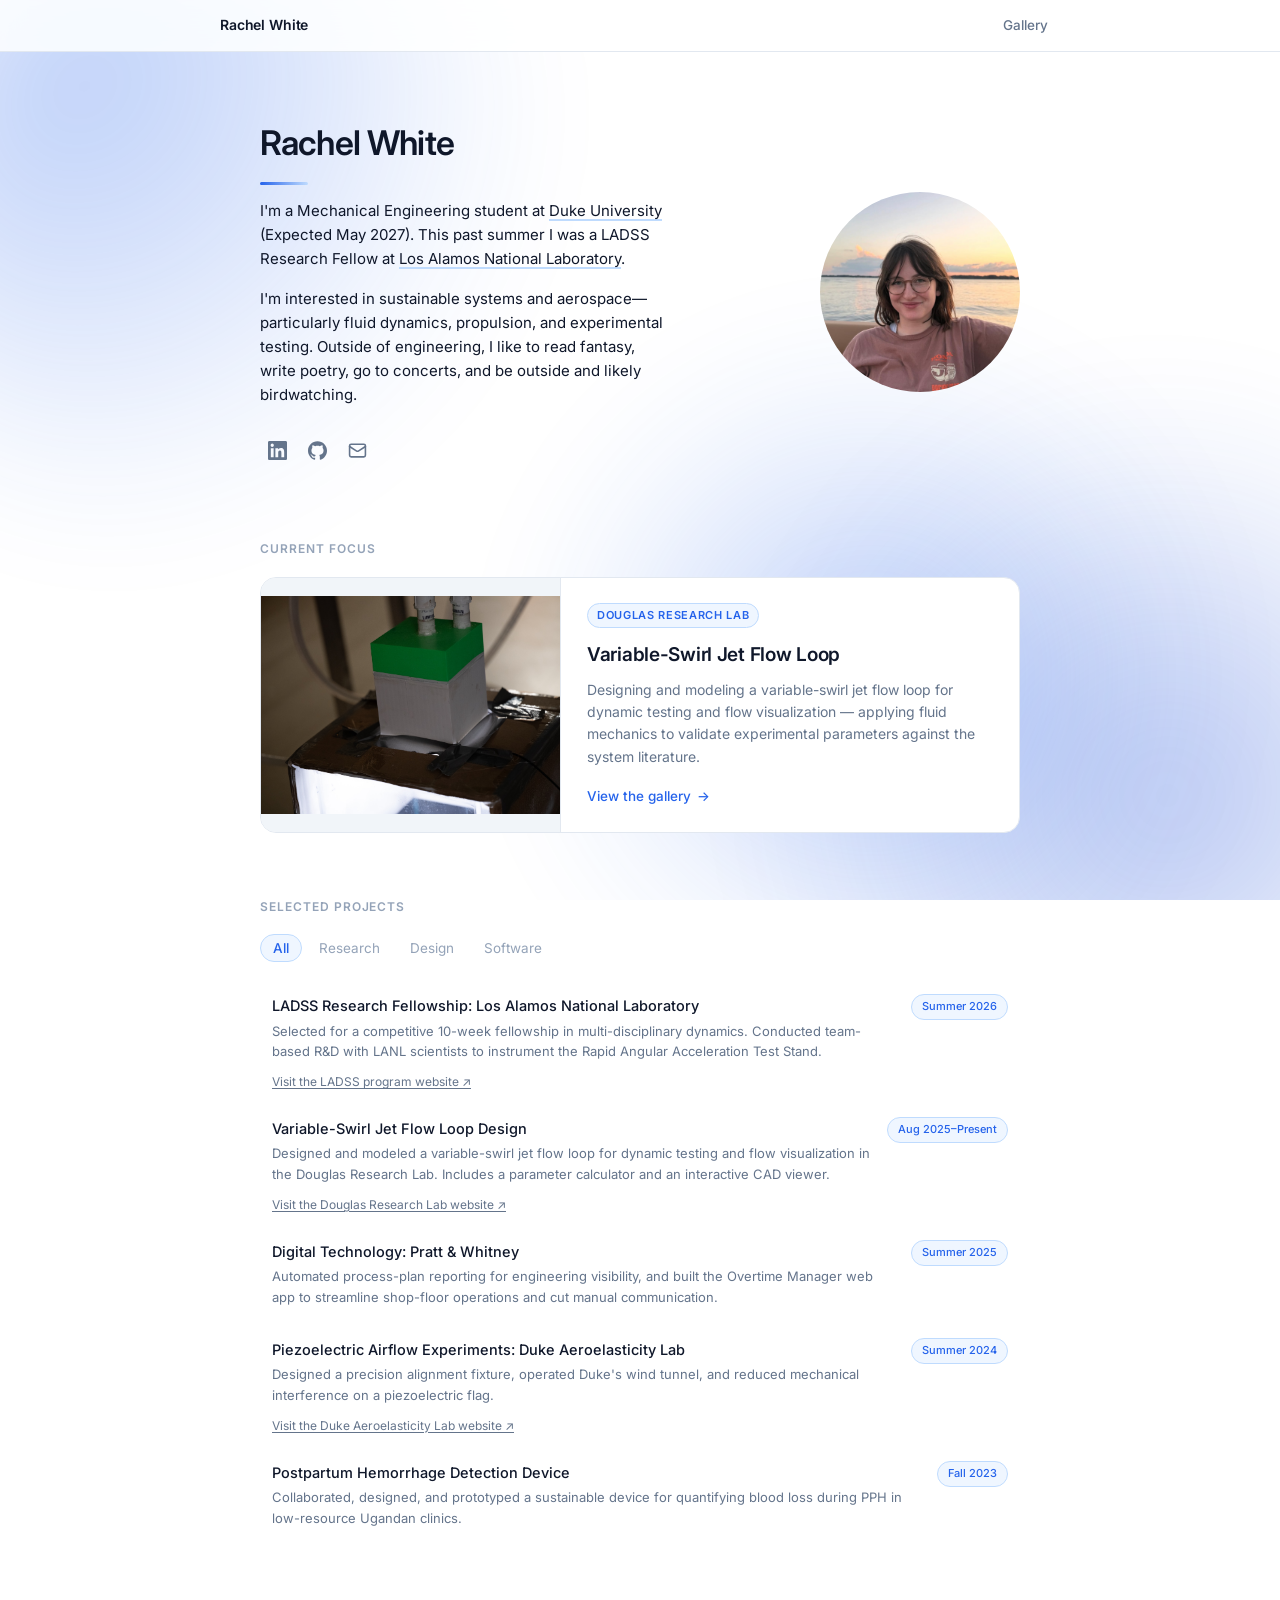
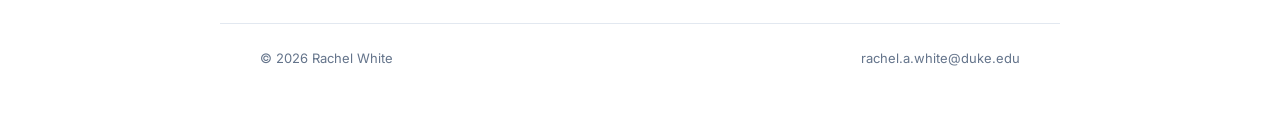
==== commit 5427c120: "Simplify gallery page and link featured card to it Remove the description text under the Gallery hea" ====
--- a/index.html
+++ b/index.html
@@ -490,7 +490,7 @@
   <!-- ── Featured ── -->
   <section aria-labelledby="current-title">
     <h2 class="section-title" id="current-title">Current Focus</h2>
-    <a class="featured-card" href="calcs.html">
+    <a class="featured-card" href="gallery.html">
       <div class="featured-media">
         <img src="gallery/swirler.jpg" alt="Swirler nozzle head mounted in the light box for flow visualization testing.">
       </div>
@@ -498,7 +498,7 @@
         <span class="eyebrow">Douglas Research Lab</span>
         <h3>Variable-Swirl Jet Flow Loop</h3>
         <p>Designing and modeling a variable-swirl jet flow loop for dynamic testing and flow visualization &mdash; applying fluid mechanics to validate experimental parameters against the system literature.</p>
-        <span class="featured-cta">Open the parameter calculator <span class="arrow" aria-hidden="true">&rarr;</span></span>
+        <span class="featured-cta">View the gallery <span class="arrow" aria-hidden="true">&rarr;</span></span>
       </div>
     </a>
   </section>
